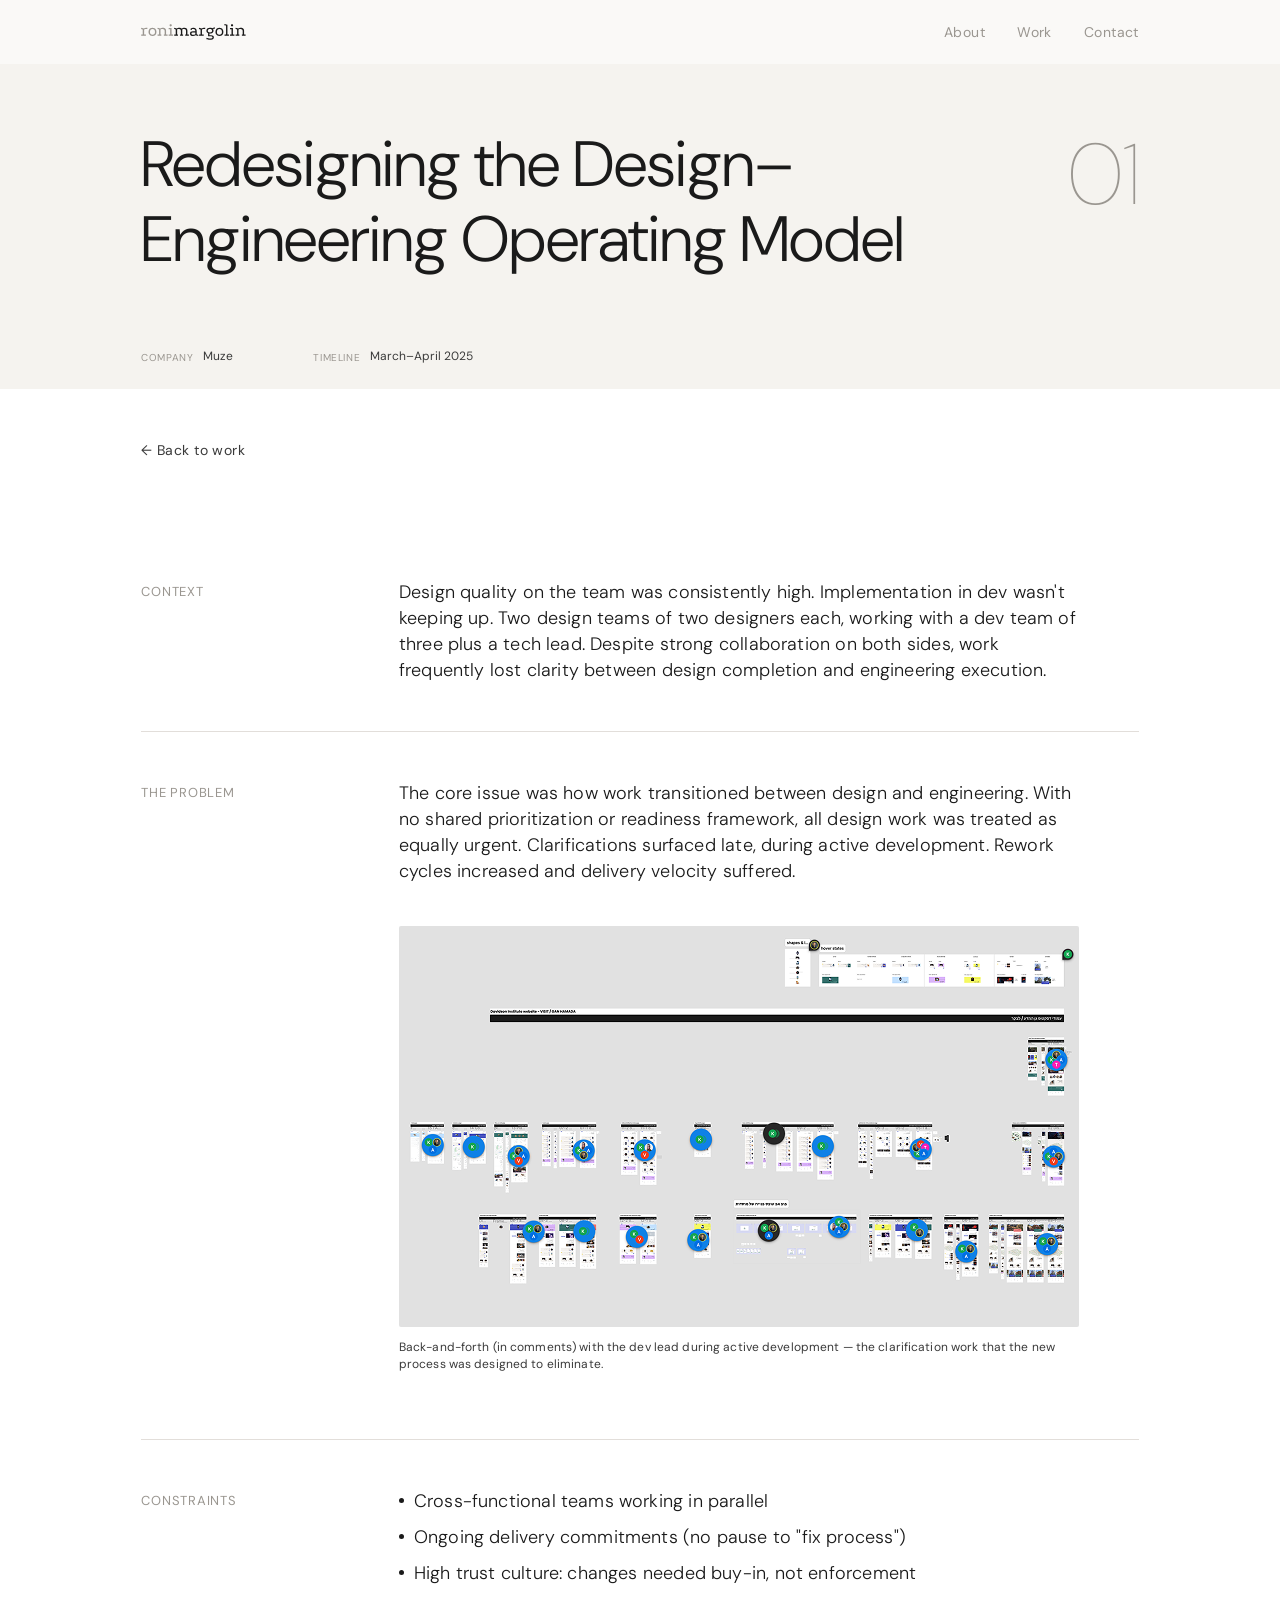
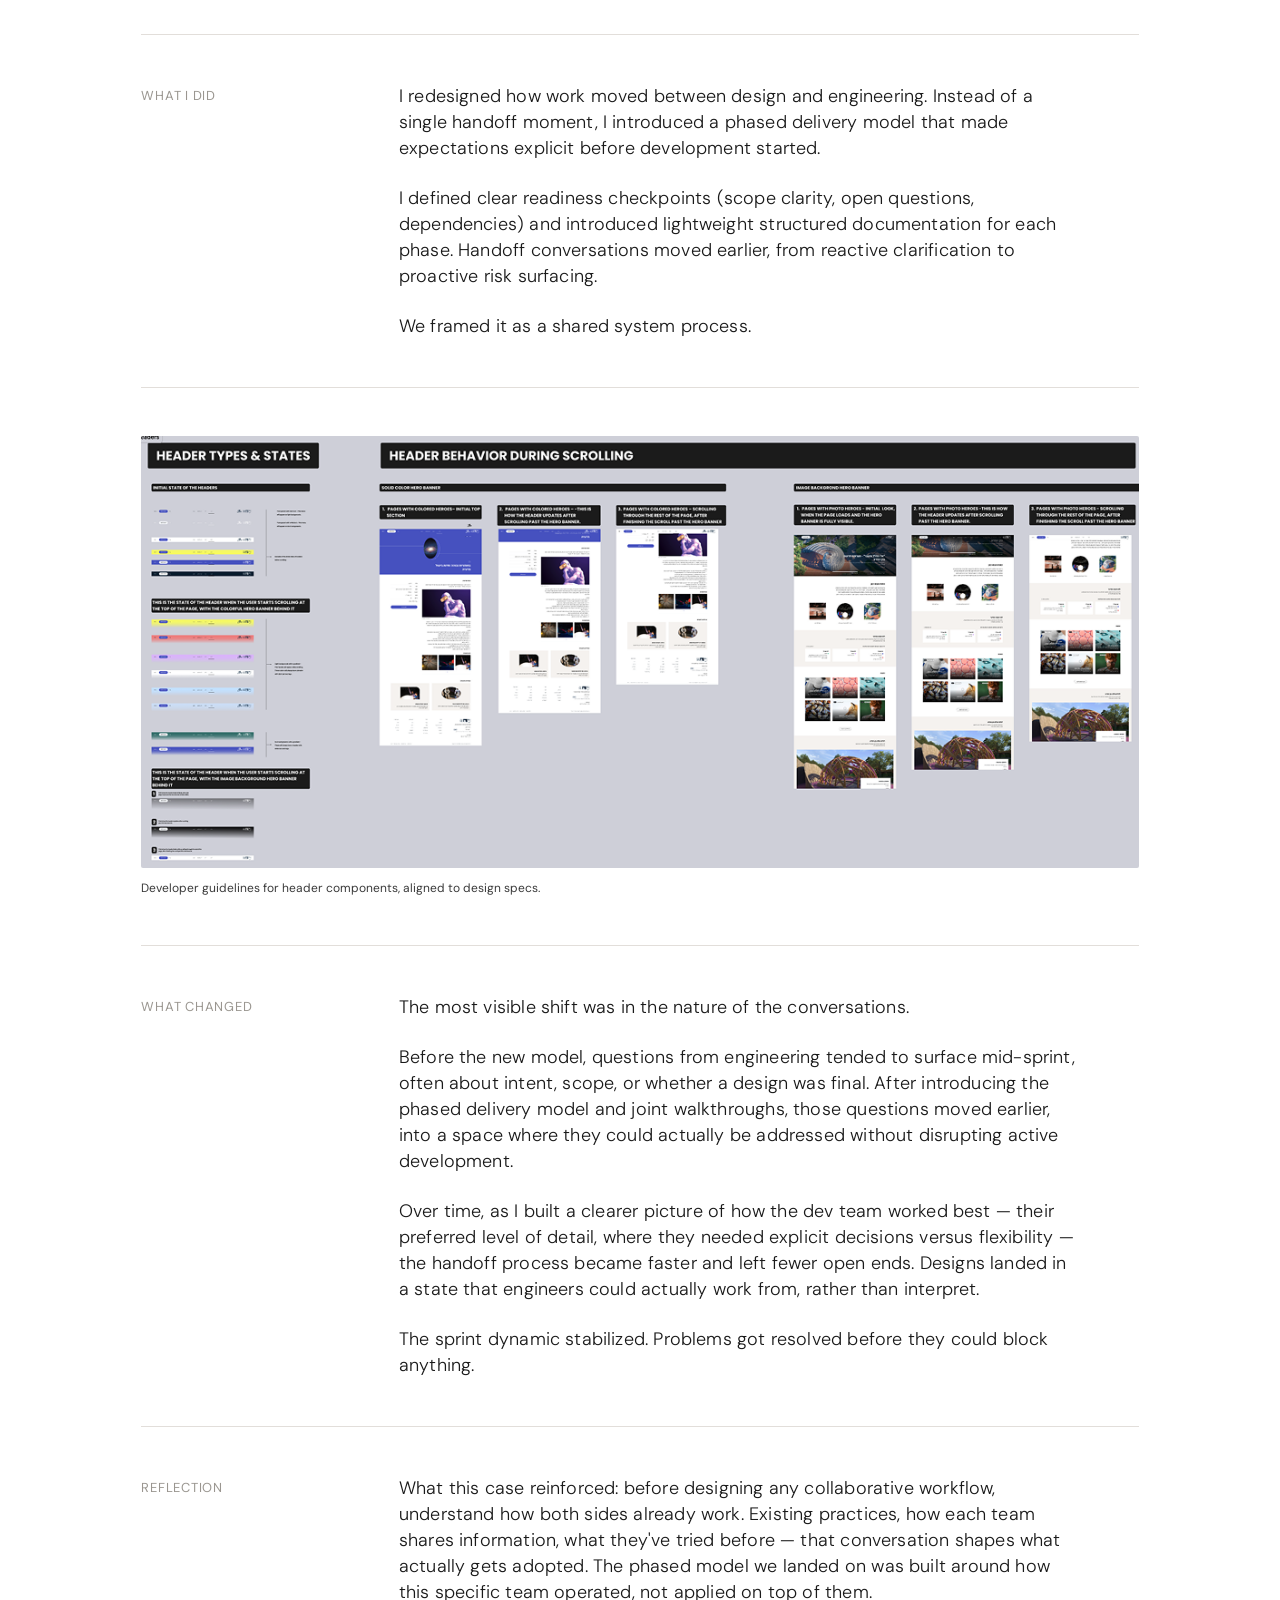
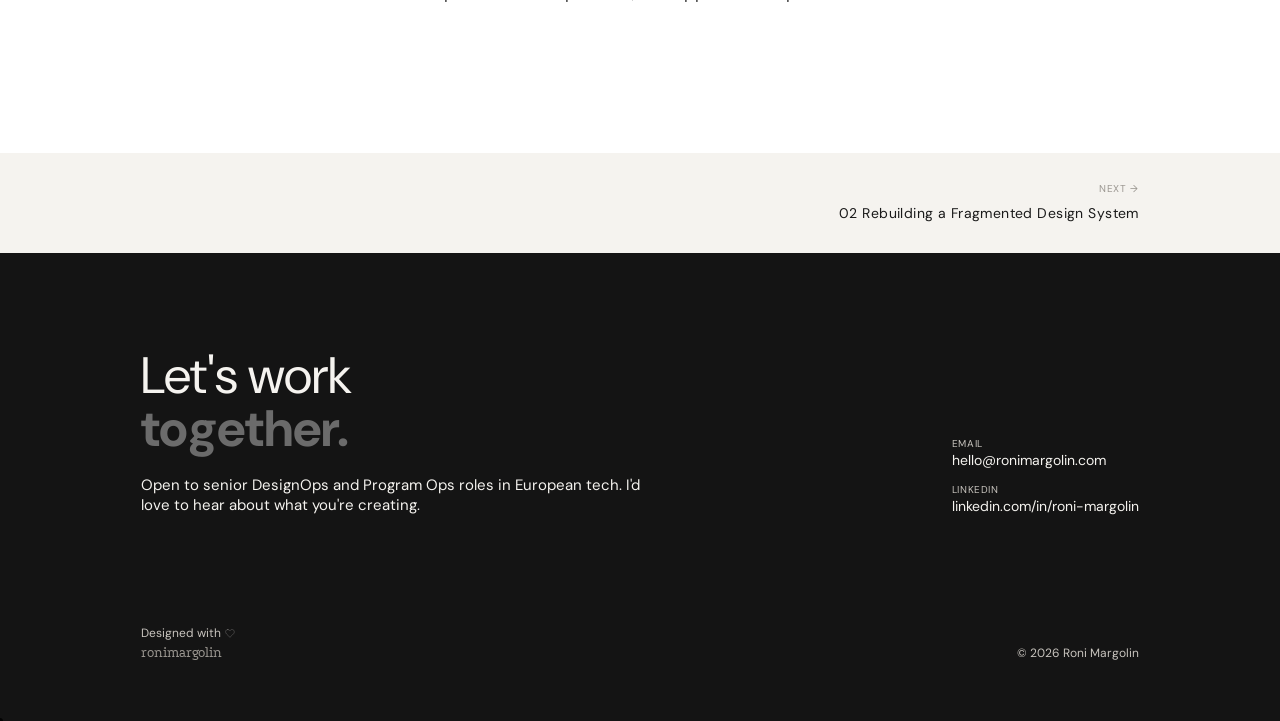
==== cs1.html @ a68aa9af "Initial portfolio site — ronimargolin.com Static GitHub Pages site with 4 case studies, full mobile " ====
<!DOCTYPE html>
<html lang="en">
<head>
  <meta charset="UTF-8">
  <meta name="viewport" content="width=device-width, initial-scale=1.0">
  <meta name="description" content="Redesigning the Design–Engineering Operating Model — Roni Margolin">
  <title>CS 01 — Redesigning the Design–Engineering Operating Model · Roni Margolin</title>
  <link rel="preconnect" href="https://fonts.googleapis.com">
  <link rel="preconnect" href="https://fonts.gstatic.com" crossorigin>
  <link href="https://fonts.googleapis.com/css2?family=DM+Sans:opsz,wght@9..40,100..700&display=swap" rel="stylesheet">
  <link rel="stylesheet" href="style.css">
</head>
<body class="cs-page" id="top">

  <!-- NAV -->
  <nav class="nav" role="navigation" aria-label="Main navigation">
    <div class="container">
      <a href="index.html" class="nav__wordmark" aria-label="Roni Margolin — home">
        <img src="assets/images/wordmark-nav.svg" alt="ronimargolin" width="105" height="16">
      </a>
      <ul class="nav__links">
        <li><a href="index.html#about">About</a></li>
        <li><a href="index.html#work">Work</a></li>
        <li><a href="index.html#contact">Contact</a></li>
      </ul>
    </div>
  </nav>

  <!-- CS HEADER -->
  <header class="cs-header">
    <div class="container">
      <div class="cs-header__title-row">
        <h1 class="cs-header__title">Redesigning the Design–Engineering Operating Model</h1>
        <span class="cs-header__number">01</span>
      </div>
      <div class="cs-header__meta">
        <div class="metadata-item">
          <span class="metadata-item__label">Company</span>
          <span class="metadata-item__value">Muze</span>
        </div>
        <div class="metadata-item">
          <span class="metadata-item__label">Timeline</span>
          <span class="metadata-item__value">March–April 2025</span>
        </div>
      </div>
    </div>
  </header>

  <!-- BACK LINK -->
  <a href="index.html#work" class="cs-back">
    <div class="container">← Back to work</div>
  </a>

  <!-- CS BODY -->
  <article class="cs-body">
    <div class="container">

      <div class="cs-section reveal">
        <span class="cs-section-label">Context</span>
        <div class="cs-section__content">
          <p>Design quality on the team was consistently high. Implementation in dev wasn't keeping up. Two design teams of two designers each, working with a dev team of three plus a tech lead. Despite strong collaboration on both sides, work frequently lost clarity between design completion and engineering execution.</p>
        </div>
      </div>

      <div class="cs-section reveal">
        <span class="cs-section-label">The Problem</span>
        <div class="cs-section__content">
          <p>The core issue was how work transitioned between design and engineering. With no shared prioritization or readiness framework, all design work was treated as equally urgent. Clarifications surfaced late, during active development. Rework cycles increased and delivery velocity suffered.</p>
          <div class="cs-visual--inline">
            <img src="assets/images/cs/cs2-visual-2.png" alt="Back-and-forth comments with the dev lead during active development">
            <p class="cs-visual__caption">Back-and-forth (in comments) with the dev lead during active development — the clarification work that the new process was designed to eliminate.</p>
          </div>
        </div>
      </div>

      <div class="cs-section reveal">
        <span class="cs-section-label">Constraints</span>
        <div class="cs-section__content">
          <ul>
            <li>Cross-functional teams working in parallel</li>
            <li>Ongoing delivery commitments (no pause to "fix process")</li>
            <li>High trust culture: changes needed buy-in, not enforcement</li>
          </ul>
        </div>
      </div>

      <div class="cs-section reveal">
        <span class="cs-section-label">What I Did</span>
        <div class="cs-section__content">
          <p>I redesigned how work moved between design and engineering. Instead of a single handoff moment, I introduced a phased delivery model that made expectations explicit before development started.</p>
          <p>I defined clear readiness checkpoints (scope clarity, open questions, dependencies) and introduced lightweight structured documentation for each phase. Handoff conversations moved earlier, from reactive clarification to proactive risk surfacing.</p>
          <p>We framed it as a shared system process.</p>
        </div>
      </div>

      <div class="cs-visual reveal">
        <img src="assets/images/cs/cs2-visual-3.png" alt="DS and dev guidelines headers — shared documentation aligned to design specs">
        <p class="cs-visual__caption">Developer guidelines for header components, aligned to design specs.</p>
      </div>

      <div class="cs-section reveal">
        <span class="cs-section-label">What Changed</span>
        <div class="cs-section__content">
          <p>The most visible shift was in the nature of the conversations.</p>
          <p>Before the new model, questions from engineering tended to surface mid-sprint, often about intent, scope, or whether a design was final. After introducing the phased delivery model and joint walkthroughs, those questions moved earlier, into a space where they could actually be addressed without disrupting active development.</p>
          <p>Over time, as I built a clearer picture of how the dev team worked best — their preferred level of detail, where they needed explicit decisions versus flexibility — the handoff process became faster and left fewer open ends. Designs landed in a state that engineers could actually work from, rather than interpret.</p>
          <p>The sprint dynamic stabilized. Problems got resolved before they could block anything.</p>
        </div>
      </div>

      <div class="cs-section reveal">
        <span class="cs-section-label">Reflection</span>
        <div class="cs-section__content">
          <p>What this case reinforced: before designing any collaborative workflow, understand how both sides already work. Existing practices, how each team shares information, what they've tried before — that conversation shapes what actually gets adopted. The phased model we landed on was built around how this specific team operated, not applied on top of them.</p>
        </div>
      </div>

    </div>
  </article>

  <!-- BOTTOM NAV -->
  <nav class="cs-bottom-nav" aria-label="Case study navigation">
    <div class="container">
      <a href="cs2.html" class="cs-nav-link cs-nav-link--next">
        <span class="cs-nav-link__dir">Next →</span>
        <span class="cs-nav-link__title">02 Rebuilding a Fragmented Design System</span>
      </a>
    </div>
  </nav>

  <!-- FOOTER -->
  <footer class="footer" id="contact">
    <div class="container">
      <div class="footer__inner">
        <div class="footer__main">
          <div class="footer__left">
            <div class="footer__heading-group">
              <span class="footer__heading-line1">Let's work</span>
              <span class="footer__heading-line2">together.</span>
            </div>
            <p class="footer__sub">Open to senior DesignOps and Program Ops roles in European tech. I'd love to hear about what you're creating.</p>
          </div>
          <div class="footer__links">
            <div class="footer__link-item">
              <span class="footer__link-label">Email</span>
              <a href="mailto:hello@ronimargolin.com" class="footer__link">hello@ronimargolin.com</a>
            </div>
            <div class="footer__link-item">
              <span class="footer__link-label">LinkedIn</span>
              <a href="https://www.linkedin.com/in/roni-margolin" class="footer__link" target="_blank" rel="noopener noreferrer">linkedin.com/in/roni-margolin</a>
            </div>
          </div>
        </div>
      </div>
    </div>
    <div class="footer__bottom">
      <div class="container">
        <div class="footer__credit">
          <span class="footer__credit-line">Designed with <img src="assets/images/heart-outline.svg" alt="love" class="footer__heart" width="10" height="9" aria-hidden="true"></span>
          <span class="footer__credit-wordmark">ronimargolin</span>
        </div>
        <span class="footer__copyright">© 2026 Roni Margolin</span>
      </div>
    </div>
  </footer>

  <a href="#top" class="back-to-top" aria-label="Back to top">↑</a>
  <div class="cursor-dot" aria-hidden="true"></div>
  <script src="script.js"></script>
</body>
</html>
---- style.css ----
/* ============================================================
   RONI MARGOLIN — Portfolio Site
   style.css
   Rebuilt from Figma Dev Mode — March 2026
   ============================================================ */

/* === FONTS === */
@font-face {
  font-family: 'PodkovaR';
  src: url('assets/fonts/Podkovar-Regular.ttf') format('truetype'),
       url('assets/fonts/Podkovar-Regular.otf') format('opentype');
  font-weight: 400;
  font-style: normal;
  font-display: swap;
}

/* === VARIABLES === */
:root {
  /* Light palette */
  --light-bg:      #FAF9F7;
  --light-surface: #F5F3EF;
  --light-border:  #E2DEDA;
  --light-stone:   #9A9690;
  --light-soft:    #3A3A3A;
  --light-ink:     #1A1A1A;

  /* Dark palette */
  --dark-bg:       #141414;
  --dark-surface:  #1E1E1E;
  --dark-stone:    #6B6B6B;
  --dark-soft:     #C8C4BE;
  --dark-ink:      #F5F3EF;

  /* Fonts */
  --font-logo: 'PodkovaR', Georgia, serif;
  --font-body: 'DM Sans', -apple-system, BlinkMacSystemFont, sans-serif;

  /* Layout */
  --max-width:  1100px;
  --nav-height: 64px;
}

/* === RESET === */
*, *::before, *::after { box-sizing: border-box; margin: 0; padding: 0; }
html { scroll-behavior: smooth; }
body {
  font-family: var(--font-body);
  background: var(--light-bg);
  color: var(--light-ink);
  -webkit-font-smoothing: antialiased;
  overflow-x: hidden;
}
a { color: inherit; text-decoration: none; }
img { max-width: 100%; display: block; }
ul { list-style: none; }

/* === CONTAINER === */
.container {
  max-width: var(--max-width);
  margin: 0 auto;
  padding: 0 clamp(20px, 4vw, 60px);
}

/* ============================================================
   NAV
   ============================================================ */
.nav {
  position: fixed;
  top: 0; left: 0; right: 0;
  z-index: 100;
  height: var(--nav-height);
  background: var(--light-bg);
  display: flex;
  align-items: center;
  transition: box-shadow 0.3s ease;
}
.nav.is-scrolled {
  box-shadow: 0 1px 0 var(--light-border);
}
.nav .container {
  width: 100%;
  display: flex;
  align-items: center;
  justify-content: space-between;
}
.nav__wordmark img {
  display: block;
  height: 16px;
  width: auto;
}
.nav__links {
  display: flex;
  gap: 32px;
  align-items: center;
}
.nav__links a {
  font-family: var(--font-body);
  font-size: 14px;
  font-weight: 400;
  line-height: 160%;
  letter-spacing: 0.03em;
  color: var(--light-stone);
  transition: color 0.25s ease;
}
.nav__links a:hover { color: var(--light-ink); }

/* ============================================================
   HERO
   ============================================================ */
.hero {
  background: var(--dark-surface); /* #1E1E1E */
  padding-top: calc(var(--nav-height) + clamp(60px, 9vw, 132px));
  padding-bottom: clamp(60px, 7vw, 100px);
}
.hero .container {
  display: flex;
  flex-direction: column;
  align-items: flex-start;
  gap: 90px;
}

/* Name block: SVG wordmark (roni stone / margolin near-white) */
.hero__name {
  margin: 0;
  line-height: 0;
}
.hero__name img {
  display: block;
  width: clamp(200px, 28vw, 323px);
  height: auto;
}

/* Sub-content: role + divider + intro */
.hero__sub {
  display: flex;
  flex-direction: column;
  align-items: flex-start;
  gap: 24px;
  width: 100%;
}

.hero__role {
  font-family: var(--font-body);
  font-size: 14px;
  font-weight: 400;
  line-height: 160%;
  letter-spacing: 0.03em;
  color: var(--dark-soft); /* #C8C4BE */
  text-transform: uppercase;
}

.hero__divider {
  width: 40px;
  height: 1px;
  background: var(--dark-ink); /* #F5F3EF */
  flex-shrink: 0;
}

.hero__intro {
  font-family: var(--font-body);
  font-size: clamp(28px, 4vw, 48px);
  font-weight: 300;
  line-height: 62px;
  letter-spacing: 0.03em;
  color: var(--dark-soft); /* #C8C4BE */
}
/* "people" — slightly brighter for emphasis */
.hero__intro strong {
  color: var(--dark-ink);
  font-weight: 300;
}

/* ============================================================
   WORK SECTION
   ============================================================ */
.work {
  background: var(--light-bg);
  padding: 105px 0 80px; /* ~105px gap after hero matches Figma */
}
.work .container {
  display: flex;
  flex-direction: column;
  gap: 50px;
}

/* Section label — used across light sections */
.section-label {
  font-family: var(--font-body);
  font-size: 13px;
  font-weight: 400;
  line-height: 17px;
  color: var(--light-stone);
  text-transform: uppercase;
  letter-spacing: 0.06em;
}

/* CS list */
.cs-list {
  display: flex;
  flex-direction: column;
  gap: 0; /* gap comes from cards+dividers together */
}
.cs-list > li {
  display: contents;
}

/* Card + divider pairing — dividers are 2px solid #FFFFFF between cards */
.cs-list > li + li::before {
  content: '';
  display: block;
  width: 100%;
  height: 0;
  border-top: 2px solid #FFFFFF;
}

.cs-item {
  display: flex;
  flex-direction: row;
  align-items: center;
  padding: 0 80px;
  gap: 80px;
  width: 100%;
  min-height: 244px;
  cursor: pointer;
  transition: background 0.2s ease;
}
.cs-item:hover {
  background: rgba(255,255,255,0.5);
}
.cs-item:hover .cs-item__number {
  color: var(--light-ink);
  transition: color 0.4s ease;
}

.cs-item__number {
  font-family: var(--font-body);
  font-size: 86px;
  font-weight: 100;
  line-height: 140%;
  color: var(--light-stone); /* #9A9690 at rest */
  width: 160px;
  flex-shrink: 0;
  text-align: center;
  transition: color 0.4s ease;
}

.cs-item__content {
  display: flex;
  flex-direction: column;
  justify-content: center;
  gap: 24px;
  flex: 1;
  min-height: 244px;
}

/* title + subtitle grouped with 10px gap */
.cs-item__meta {
  display: flex;
  flex-direction: column;
  gap: 10px;
}

.cs-item__title {
  font-family: var(--font-body);
  font-size: 24px;
  font-weight: 250;
  line-height: 31px;
  color: var(--light-ink); /* #1A1A1A */
}

.cs-item__subtitle {
  font-family: var(--font-body);
  font-size: 14px;
  font-weight: 250;
  line-height: 18px;
  color: var(--light-ink); /* #1A1A1A */
}

.cs-item__tags {
  display: flex;
  flex-direction: row;
  align-items: center;
  flex-wrap: wrap;
  gap: 6px;
}

.tag {
  display: flex;
  align-items: center;
  justify-content: center;
  padding: 5px 16px 3px;
  background: var(--light-border); /* #E2DEDA */
  border-radius: 3px;
  font-family: var(--font-body);
  font-size: 10px;
  font-weight: 400;
  line-height: 14px;
  color: var(--light-soft); /* #3A3A3A */
}

/* ============================================================
   ABOUT SECTION
   ============================================================ */
.about {
  background: var(--dark-bg); /* #141414 */
  padding: clamp(60px, 8vw, 120px) 0;
}
.about .container {
  display: flex;
  flex-direction: row;
  justify-content: space-between;
  align-items: flex-start;
}

.about .section-label {
  color: var(--dark-soft); /* #C8C4BE — different from light section label */
  flex-shrink: 0;
  width: 150px;
}

.about__text {
  display: flex;
  flex-direction: column;
  gap: 50px;
  max-width: 680px;
  flex: 0 0 680px;
}
.about__text p {
  font-family: var(--font-body);
  font-size: 18px;
  font-weight: 300;
  line-height: 26px;
  letter-spacing: 0.01em;
  color: var(--dark-ink); /* #F5F3EF */
}

/* ============================================================
   LOGOS / EXPERIENCE STRIP
   ============================================================ */
.logos {
  background: var(--light-surface); /* #F5F3EF */
  padding: clamp(40px, 5vw, 80px) 0;
}
.logos .container {
  display: flex;
  flex-direction: column;
  gap: 50px;
}

/* EXPERIENCE label is 11px (not 13px like other labels) */
.logos__label {
  font-family: var(--font-body);
  font-size: 11px;
  font-weight: 400;
  line-height: 14px;
  color: var(--light-stone);
  text-transform: uppercase;
  letter-spacing: 0.06em;
}

.logos__strip {
  display: flex;
  flex-direction: row;
  justify-content: space-between;
  align-items: center;
  gap: 40px; /* responsive fallback */
}
.logos__strip img {
  height: auto;
  max-height: 36px;
  flex-shrink: 0;
  opacity: 0.7;
  filter: grayscale(100%);
  transition: opacity 0.25s ease;
}
.logos__strip img:hover { opacity: 1; }
.logos__strip img.logo--featured { max-height: 61px; }

/* ============================================================
   FOOTER / CONTACT
   ============================================================ */
.footer {
  background: var(--dark-bg); /* #141414 */
  padding: clamp(60px, 7vw, 100px) 0 40px;
}

/* Outer footer column: main content + bottom bar, gap 31px */
.footer__inner {
  display: flex;
  flex-direction: column;
  gap: 31px;
  padding-bottom: 0;
}

/* Main row: left (heading + sub) | right (links) */
.footer__main {
  display: flex;
  flex-direction: row;
  justify-content: space-between;
  align-items: flex-end;
}

/* Left: heading group + sub text, gap 12px */
.footer__left {
  display: flex;
  flex-direction: column;
  align-items: flex-start;
  gap: 12px;
  max-width: 520px;
}

/* Heading stacked: "Let's work" + "together." */
.footer__heading-group {
  display: flex;
  flex-direction: column;
  align-items: flex-start;
}
.footer__heading-line1 {
  font-family: var(--font-body);
  font-size: clamp(32px, 4vw, 52px);
  font-weight: 400;
  line-height: 68px;
  color: var(--dark-ink); /* #F5F3EF */
  margin-bottom: -15px; /* Figma negative margin to remove leading gap */
}
.footer__heading-line2 {
  font-family: var(--font-body);
  font-size: clamp(32px, 4vw, 52px);
  font-weight: 700;
  line-height: 68px;
  color: var(--dark-stone); /* #6B6B6B */
}

.footer__sub {
  font-family: var(--font-body);
  font-size: 15px;
  font-weight: 400;
  line-height: 20px;
  color: var(--dark-ink); /* #F5F3EF */
  max-width: 520px;
}

/* Right: links column */
.footer__links {
  display: flex;
  flex-direction: column;
  align-items: flex-start;
  gap: 14px;
}

/* Each link item: label above link with 1px gap */
.footer__link-item {
  display: flex;
  flex-direction: column;
  align-items: flex-start;
  gap: 1px;
}
.footer__link-label {
  font-family: var(--font-body);
  font-size: 10px;
  font-weight: 400;
  line-height: 13px;
  color: var(--dark-soft); /* #C8C4BE */
  text-transform: uppercase;
  letter-spacing: 0.06em;
}
.footer__link {
  font-family: var(--font-body);
  font-size: 14px;
  font-weight: 400;
  line-height: 18px;
  color: var(--dark-ink); /* #F5F3EF */
  transition: color 0.25s ease;
}
.footer__link:hover { color: var(--dark-soft); }

/* Footer bottom bar */
.footer__bottom {
  margin-top: 90px;
  padding: 20px 0;
}
.footer__bottom .container {
  display: flex;
  flex-direction: row;
  justify-content: space-between;
  align-items: flex-end;
}

/* Left: "Designed with ♥" + "ronimargolin" wordmark */
.footer__credit {
  display: flex;
  flex-direction: column;
  align-items: flex-start;
  gap: 4px;
}
.footer__credit-line {
  display: flex;
  flex-direction: row;
  align-items: center;
  gap: 4px;
  font-family: var(--font-body);
  font-size: 12px;
  font-weight: 400;
  line-height: 16px;
  color: var(--dark-soft); /* #C8C4BE */
}
/* Heart icon: SVG has black stroke, filter converts to #F5F3EF on dark bg */
.footer__heart {
  display: inline-block;
  vertical-align: middle;
  filter: brightness(0) saturate(100%) invert(97%) sepia(3%) saturate(302%) hue-rotate(326deg) brightness(101%) contrast(93%);
}
.footer__credit-wordmark {
  font-family: var(--font-logo);
  font-size: 14px;
  font-weight: 400;
  line-height: 16px;
  color: var(--light-stone); /* #9A9690 */
}
.footer__copyright {
  font-family: var(--font-body);
  font-size: 12px;
  font-weight: 400;
  line-height: 16px;
  color: var(--dark-soft); /* #C8C4BE */
  text-align: right;
}

/* ============================================================
   CS SUBPAGE STYLES
   ============================================================ */
.cs-page { background: var(--light-bg); }

/* CS Nav — override wordmark color for light page */
.cs-page .nav { background: var(--light-bg); }

/* CS Header — hero area with title row + metadata */
.cs-header {
  background: var(--light-surface);
  padding-top: calc(var(--nav-height) + clamp(40px, 5vw, 70px));
  padding-bottom: 24px;
}
.cs-header .container {
  display: flex;
  flex-direction: column;
  align-items: flex-start;
  gap: 70px;
}

/* Metadata row — lives inside cs-header container (Figma: Frame 14188, gap: 70px) */
.cs-header__meta {
  display: flex;
  flex-direction: row;
  align-items: center;
  gap: 80px;
  flex-wrap: wrap;
}

/* Title + number row */
.cs-header__title-row {
  display: flex;
  flex-direction: row;
  align-items: flex-start;
  gap: 50px;
  width: 100%;
}
.cs-header__title {
  font-family: var(--font-body);
  font-size: clamp(32px, 5vw, 72px);
  font-weight: 300;
  line-height: 117%;
  color: var(--light-ink); /* #1A1A1A */
  flex: 1;
  max-width: 890px;
}
.cs-header__number {
  font-family: var(--font-body);
  font-size: 86px;
  font-weight: 100;
  line-height: 110%;
  leading-trim: both;
  text-edge: cap;
  color: var(--light-stone); /* #9A9690 */
  flex-shrink: 0;
  text-align: center;
}

.metadata-item {
  display: flex;
  flex-direction: row;
  align-items: flex-end;
  gap: 10px;
}
.metadata-item__label {
  font-family: var(--font-body);
  font-size: 10px;
  font-weight: 400;
  line-height: 14px;
  text-transform: uppercase;
  letter-spacing: 0.06em;
  color: var(--light-stone); /* #9A9690 */
}
.metadata-item__value {
  font-family: var(--font-body);
  font-size: 12px;
  font-weight: 400;
  line-height: 17px;
  color: var(--light-soft); /* #3A3A3A */
}

/* Back link */
.cs-back {
  display: block;
  font-family: var(--font-body);
  font-size: 14px;
  font-weight: 400;
  line-height: 160%;
  letter-spacing: 0.03em;
  color: var(--light-soft); /* #3A3A3A */
  background: #FFFFFF;
  transition: color 0.25s ease;
}
.cs-back .container {
  padding-top: 50px;
  padding-bottom: 70px;
}
.cs-back:hover { color: var(--light-ink); }

/* CS Body */
.cs-body {
  background: #FFFFFF;
  padding: 0 0 0;
}
.cs-body .container {
  display: flex;
  flex-direction: column;
  gap: 0;
  padding-bottom: 100px;
}

/* Section + visual vertical rhythm with separators */
.cs-section,
.cs-visual {
  padding-top: 48px;
  padding-bottom: 48px;
}
/* First block: standard section padding — spacing handled by .cs-back padding-bottom */
.cs-body .container > *:first-child {
  padding-top: 48px;
}
/* Separator line between consecutive blocks */
.cs-section + .cs-section,
.cs-section + .cs-visual,
.cs-visual + .cs-section,
.cs-visual + .cs-visual {
  border-top: 1px solid var(--light-border);
}

/* Each section: label left | content right (two-column row) */
/* padding-right: 60px matches Figma article padding — keeps content within 1040px */
/* Applied here (not on container) so full-width separator lines still span 1100px */
.cs-section {
  display: flex;
  flex-direction: row;
  justify-content: space-between;
  align-items: flex-start;
  gap: 12px;
  padding-right: 60px;
}
.cs-section-label {
  font-family: var(--font-body);
  font-size: 13px;
  font-weight: 400;
  line-height: 17px;
  color: var(--light-stone); /* #9A9690 */
  text-transform: uppercase;
  letter-spacing: 0.06em;
  flex-shrink: 0;
  width: clamp(100px, 15%, 200px);
  padding-top: 4px; /* optical alignment with first line of text */
}
/* Content column: all text + inline visuals */
.cs-section__content {
  display: flex;
  flex-direction: column;
  gap: 24px;
  max-width: 680px;
  flex: 1;
}
.cs-section__content p {
  font-family: var(--font-body);
  font-size: 18px;
  font-weight: 300;
  line-height: 26px;
  letter-spacing: 0.01em;
  color: var(--light-ink); /* #1A1A1A */
}
.cs-section__content ul {
  display: flex;
  flex-direction: column;
  gap: 10px;
}
.cs-section__content ul li {
  font-family: var(--font-body);
  font-size: 18px;
  font-weight: 300;
  line-height: 26px;
  letter-spacing: 0.01em;
  color: var(--light-ink); /* #1A1A1A */
  display: flex;
  flex-direction: row;
  align-items: flex-start;
  gap: 10px;
}
/* Dot stays anchored to first line regardless of text length */
.cs-section__content ul li::before {
  content: '';
  flex-shrink: 0;
  width: 5px;
  height: 5px;
  border-radius: 50%;
  background: var(--light-ink); /* #1A1A1A */
  margin-top: 10px; /* (26px line-height − 5px dot) / 2 = centres on first line */
}

/* CS Visual — full width standalone (between sections, spans full container) */
.cs-visual {
  display: flex;
  flex-direction: column;
  gap: 12px;
  /* padding-top / padding-bottom handled by the rhythm rule above */
}
.cs-visual img {
  width: 100%;
  display: block;
  border-radius: 2px;
}

/* CS Visual inline — sits inside a section content column at 680px */
.cs-visual--inline {
  display: flex;
  flex-direction: column;
  gap: 12px;
  padding: 18px 0;
  width: 100%;
}
.cs-visual--inline img {
  width: 100%;
  display: block;
  border-radius: 2px;
}

p.cs-visual__caption {
  font-family: var(--font-body);
  font-size: 12px;
  font-weight: 400;
  line-height: 17px;
  color: var(--light-soft); /* #3A3A3A */
}

/* CS Bottom nav — total height 100px */
.cs-bottom-nav {
  background: var(--light-surface); /* #F5F3EF */
  position: relative;
  height: 100px;
  display: flex;
  align-items: center;
}
/* Center divider line */
.cs-bottom-nav::before {
  content: '';
  position: absolute;
  left: 50%;
  top: 50%;
  transform: translate(-50%, -50%);
  width: 1px;
  height: 60px;
  background: var(--light-border); /* #E2DEDA */
}
/* Hide divider when only one link is present (first or last CS page) */
.cs-bottom-nav:not(:has(.cs-nav-link--prev))::before,
.cs-bottom-nav:not(:has(.cs-nav-link--next))::before {
  display: none;
}
.cs-bottom-nav .container {
  display: grid;
  grid-template-columns: 1fr 1fr;
  align-items: center;
  width: 100%;
}
/* Each link locked to its column — no placeholder spans needed */
.cs-nav-link--prev { grid-column: 1; }
.cs-nav-link--next { grid-column: 2; }
.cs-nav-link {
  display: flex;
  flex-direction: column;
  gap: 6px;
  transition: opacity 0.2s ease;
}
.cs-nav-link:hover { opacity: 0.6; }
.cs-nav-link__dir {
  font-family: var(--font-body);
  font-size: 10px; /* Label/Eyebrow */
  font-weight: 400;
  line-height: 14px;
  color: var(--light-stone); /* #9A9690 */
  text-transform: uppercase;
  letter-spacing: 0.06em;
}
.cs-nav-link__title {
  font-family: var(--font-body);
  font-size: 14px;
  font-weight: 400;
  line-height: 160%;
  letter-spacing: 0.03em;
  color: var(--light-ink); /* #1A1A1A */
}
.cs-nav-link--next {
  align-items: flex-end;
  text-align: right;
}

/* ============================================================
   SCROLL REVEAL
   ============================================================ */
.reveal {
  opacity: 0;
  transform: translateY(18px);
  transition: opacity 0.55s ease, transform 0.55s ease;
}
.reveal.is-visible {
  opacity: 1;
  transform: translateY(0);
}
.reveal-delay-1 { transition-delay: 0.1s; }
.reveal-delay-2 { transition-delay: 0.2s; }
.reveal-delay-3 { transition-delay: 0.3s; }
.reveal-delay-4 { transition-delay: 0.4s; }

/* Hero load animation (staggered on page load) */
.hero-load {
  opacity: 0;
  transform: translateY(14px);
  animation: heroIn 0.65s ease forwards;
}
.hero-load-1 { animation-delay: 0.05s; }
.hero-load-2 { animation-delay: 0.18s; }
.hero-load-3 { animation-delay: 0.32s; }
.hero-load-4 { animation-delay: 0.46s; }
.hero-load-5 { animation-delay: 0.60s; }
@keyframes heroIn {
  to { opacity: 1; transform: translateY(0); }
}

/* ============================================================
   CUSTOM CURSOR (desktop / fine pointer only)
   ============================================================ */
@media (pointer: fine) {
  body { cursor: none; }
  a, button { cursor: none; }

  .cursor-dot {
    width: 6px;
    height: 6px;
    background: var(--light-ink);
    border-radius: 50%;
    position: fixed;
    pointer-events: none;
    z-index: 9999;
    transform: translate(-50%, -50%);
    transition: width 0.25s ease, height 0.25s ease,
                opacity 0.25s ease, background 0.25s ease;
    mix-blend-mode: multiply;
  }
  .cursor-dot.on-dark {
    background: var(--dark-ink);
    mix-blend-mode: screen;
  }
  .cursor-dot.is-hovering {
    width: 32px;
    height: 32px;
    opacity: 0.12;
  }
}

/* Back to top — CS pages only */
.back-to-top {
  position: fixed;
  bottom: 32px;
  right: 32px;
  width: 36px;
  height: 36px;
  display: flex;
  align-items: center;
  justify-content: center;
  font-family: var(--font-body);
  font-size: 16px;
  color: var(--light-stone);
  border: 1px solid var(--light-border);
  border-radius: 50%;
  background: var(--light-bg);
  text-decoration: none;
  opacity: 0;
  pointer-events: none;
  transition: opacity 0.3s ease, color 0.2s ease;
  z-index: 90;
}
.back-to-top.visible {
  opacity: 1;
  pointer-events: auto;
}
.back-to-top:hover { color: var(--light-ink); }

/* ============================================================
   RESPONSIVE
   ============================================================ */
@media (max-width: 960px) {
  .hero .container { gap: 60px; }
  .hero__intro { line-height: 1.35; }

  /* Work cards: reduce padding */
  .cs-item { padding: 0 40px; gap: 40px; }
  .cs-item__number { font-size: 64px; width: 120px; }

  /* About: switch to column — keep standard right padding, don't override to 0 */
  .about .container {
    flex-direction: column;
    gap: 32px;
  }
  .about .section-label { width: auto; }
  .about__text { flex: none; max-width: 100%; }

  /* Footer: stack main row */
  .footer__main { flex-direction: column; align-items: flex-start; gap: 40px; }

  /* CS subpage: stack section layout */
  .cs-section {
    flex-direction: column;
    gap: 20px;
  }
  .cs-section-label { width: auto; }
  .cs-section__content { max-width: 100%; }

  /* CS header: hide number on tablet */
  .cs-header__number { display: none; }
  .cs-header__title-row { gap: 0; }

  /* CS bottom nav: hide pseudo divider */
  .cs-bottom-nav::before { display: none; }
}

@media (max-width: 680px) {
  .nav__links { gap: 20px; }
  .nav__links a { font-size: 11px; letter-spacing: 0.04em; }

  .hero__intro { font-size: clamp(22px, 6vw, 36px); line-height: 1.35; }

  /* Work cards: number vertically centered to title (Figma: align-self stretch + flex center) */
  .cs-item { padding: 28px 20px; gap: 16px; min-height: auto; align-items: flex-start; }
  .cs-item__number { font-size: 48px; width: 80px; align-self: stretch; display: flex; align-items: center; justify-content: center; padding-top: 0; }
  .cs-item__title { font-size: 18px; }

  /* CS header metadata: reduce gap between Company and Timeline */
  .cs-header__meta { gap: 24px; }

  /* CS back link: less whitespace on mobile */
  .cs-back .container { padding-top: 28px; padding-bottom: 28px; }

  /* CS article: first section closer to back link on mobile */
  .cs-body .container > *:first-child { padding-top: 28px; }

  /* CS article: remove right padding on mobile — equal left/right */
  .cs-section { padding-right: 0; }

  /* CS bottom nav: stacked, prev left / next right, 20px h-padding */
  .cs-bottom-nav { height: auto; }
  .cs-bottom-nav .container { display: flex; flex-direction: column; gap: 12px; padding: 28px 20px; align-items: stretch; }
  .cs-nav-link--prev { grid-column: unset; align-items: flex-start; text-align: left; }
  .cs-nav-link--next { grid-column: unset; align-items: flex-end; text-align: right; }

  /* Logos: single row, space-between, Figma mobile spec */
  .logos { padding: 0; }
  .logos .container { padding: 30px 20px; gap: 16px; }
  .logos__label { font-size: 13px; line-height: 17px; letter-spacing: 0; text-transform: none; }
  .logos__strip { flex-wrap: nowrap; gap: 0; justify-content: space-between; align-items: center; }
  .logos__strip img { max-height: 13px; }
  .logos__strip img.logo--featured { max-height: 20px; }

  /* Footer */
  .footer__heading-line1,
  .footer__heading-line2 { font-size: clamp(28px, 8vw, 44px); line-height: 1.2; }
  .footer__heading-line1 { margin-bottom: -8px; }
}
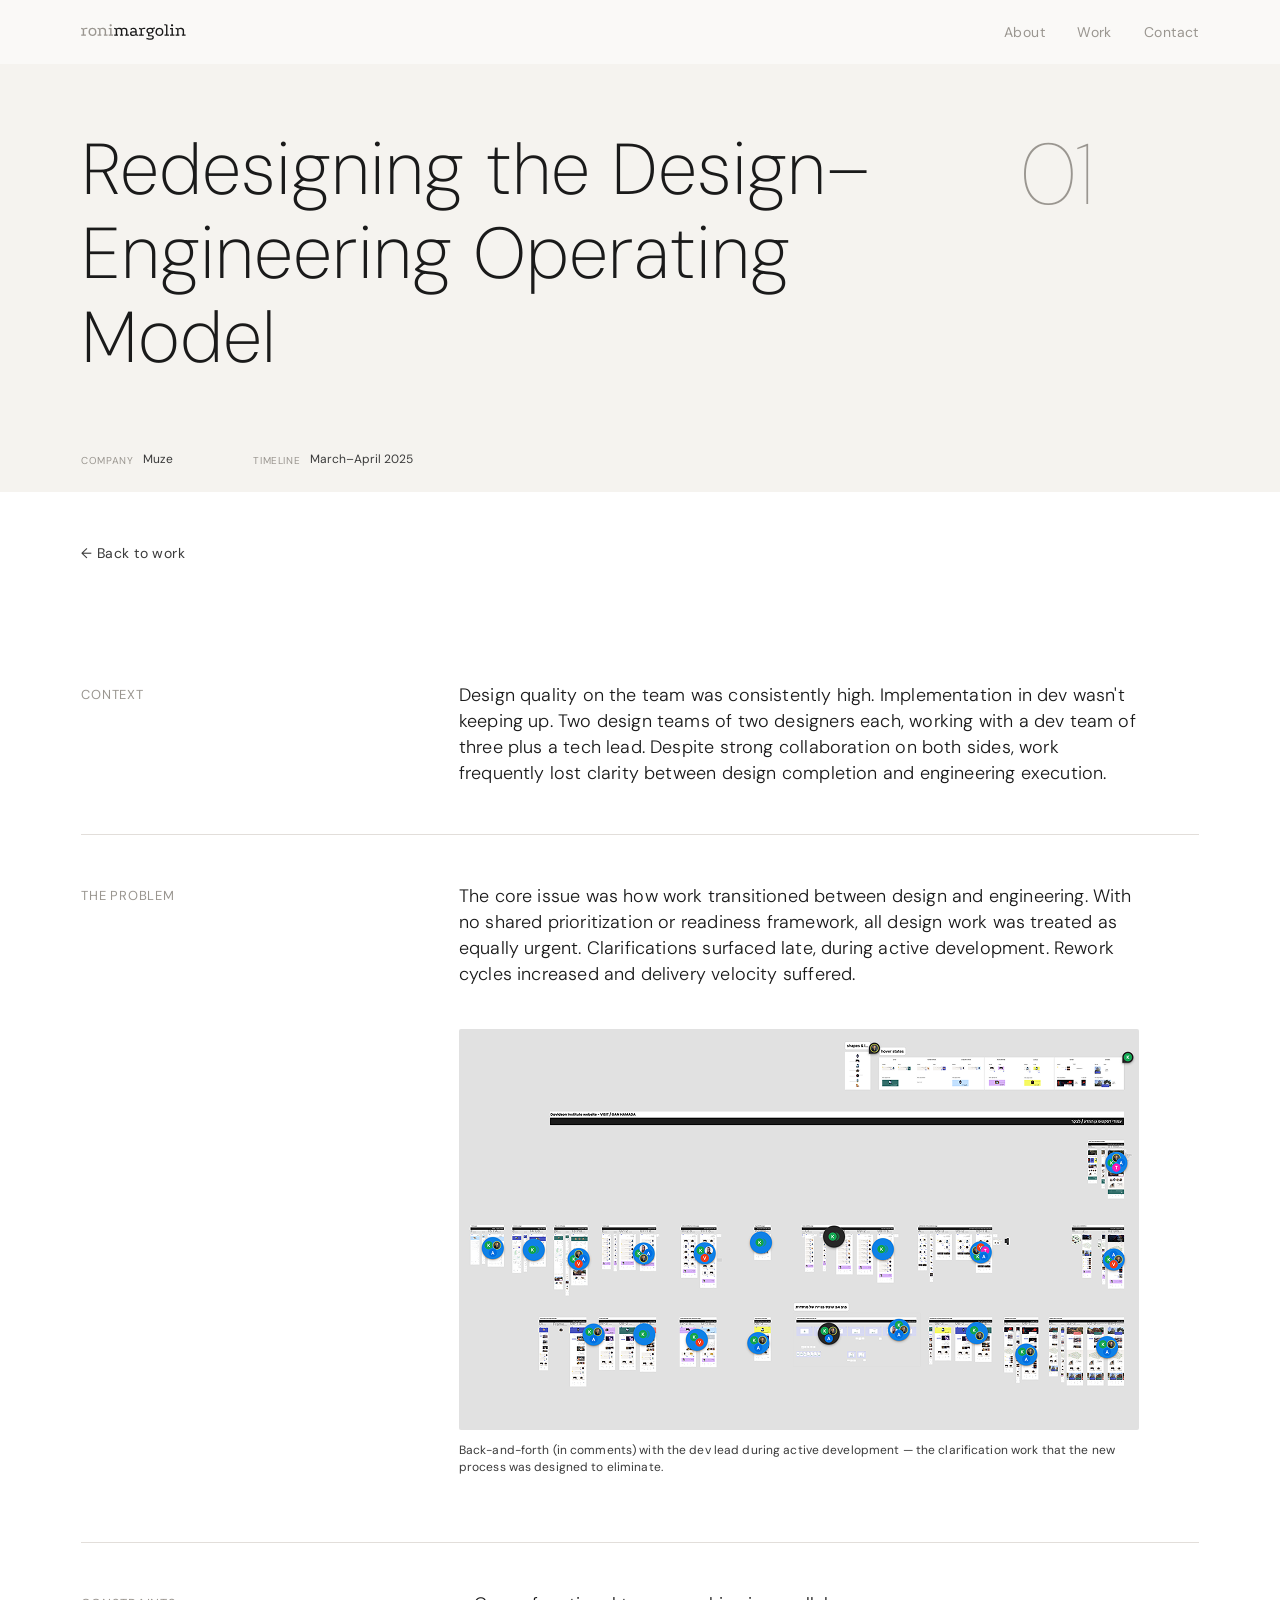
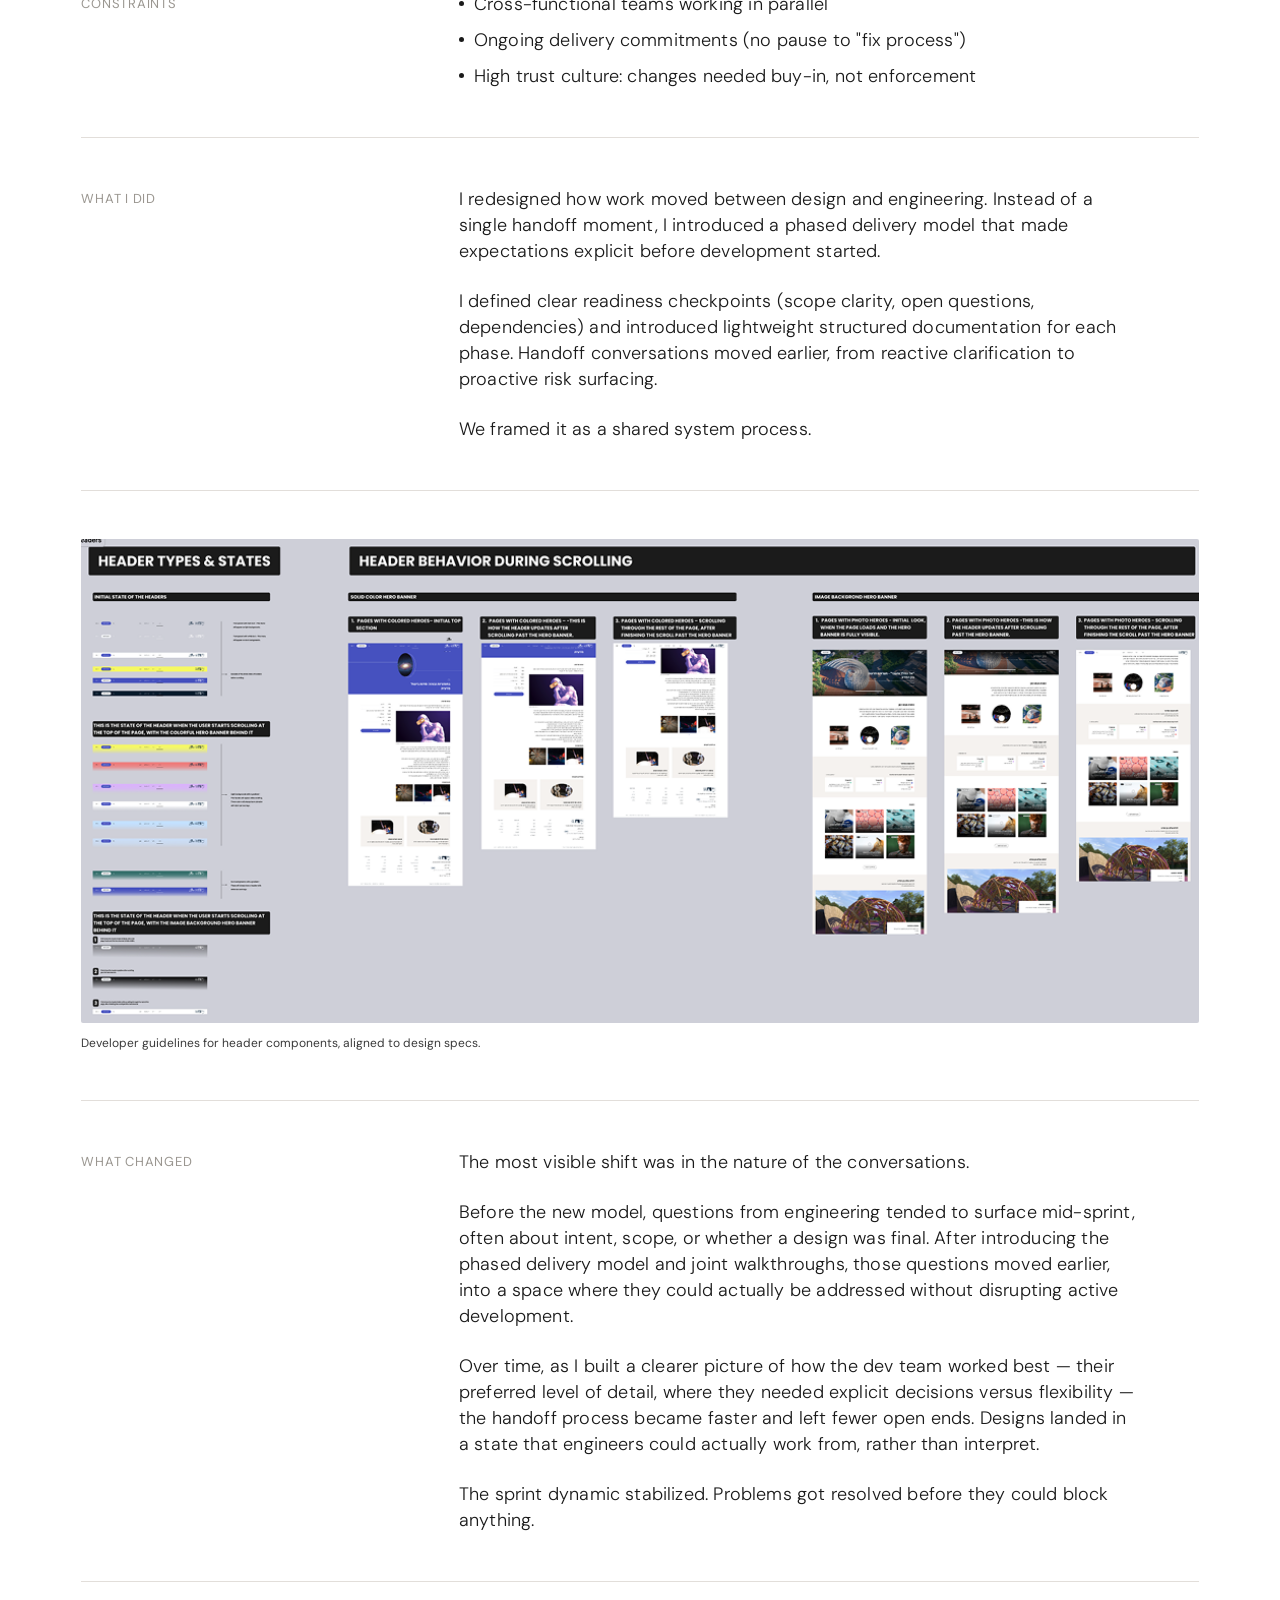
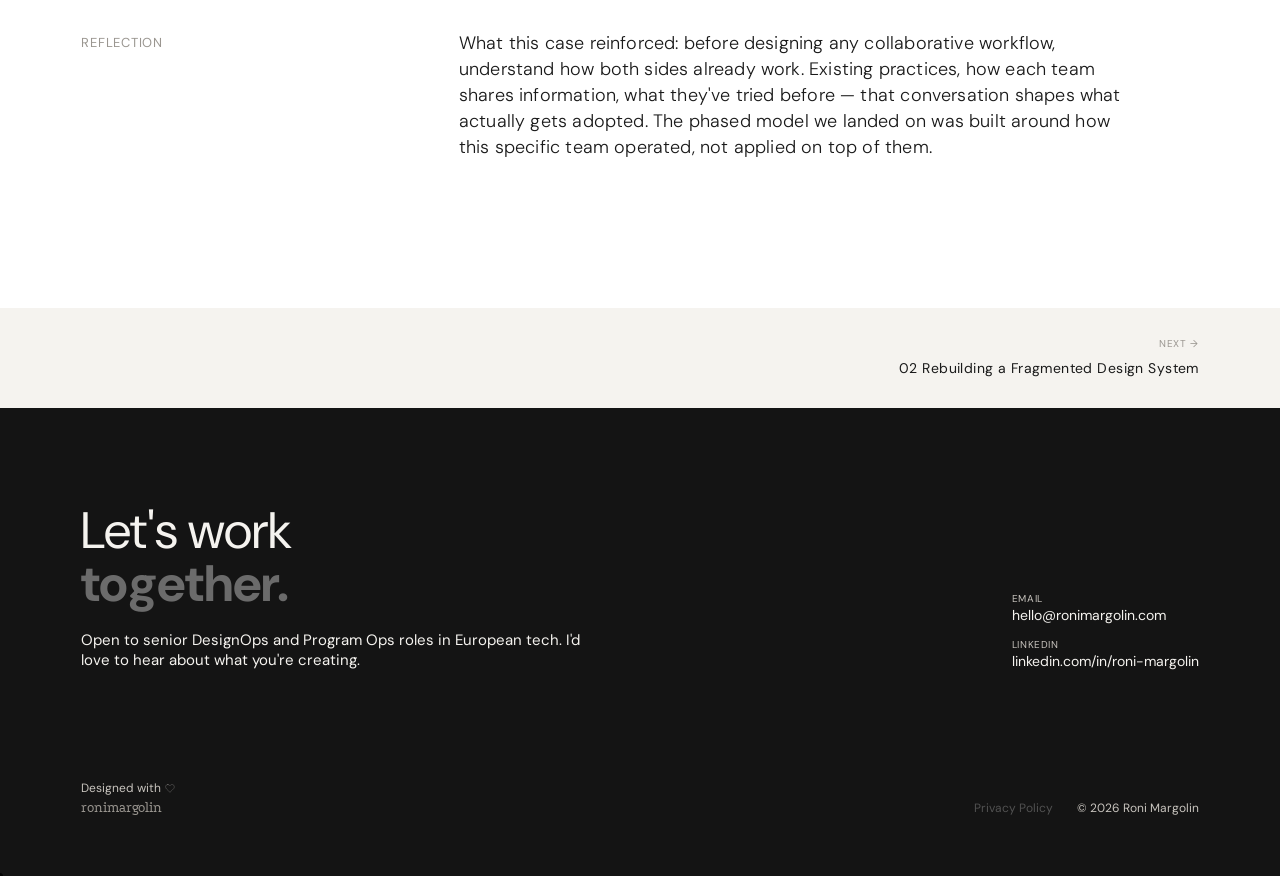
==== commit 8e1396a4: "Add Privacy Policy page + footer links - New datenschutz.html: static GDPR privacy policy in English" ====
--- a/cs1.html
+++ b/cs1.html
@@ -159,7 +159,7 @@
           <span class="footer__credit-line">Designed with <img src="assets/images/heart-outline.svg" alt="love" class="footer__heart" width="10" height="9" aria-hidden="true"></span>
           <span class="footer__credit-wordmark">ronimargolin</span>
         </div>
-        <span class="footer__copyright">© 2026 Roni Margolin</span>
+        <div style="display:flex;align-items:center;gap:1.5rem;"><a href="datenschutz.html" style="font-size:12px;color:var(--dark-stone);text-decoration:none;opacity:0.7;">Privacy Policy</a><span class="footer__copyright">© 2026 Roni Margolin</span></div>
       </div>
     </div>
   </footer>
--- a/style.css
+++ b/style.css
@@ -36,7 +36,7 @@
   --font-body: 'DM Sans', -apple-system, BlinkMacSystemFont, sans-serif;
 
   /* Layout */
-  --max-width:  1100px;
+  --max-width:  1220px;
   --nav-height: 64px;
 }
 
@@ -312,12 +312,25 @@
   align-items: flex-start;
 }
 
+/* About: left column — label + circular photo */
+.about__left {
+  display: flex;
+  flex-direction: column;
+  gap: 40px;
+  width: 280px;
+  flex-shrink: 0;
+}
 .about .section-label {
-  color: var(--dark-soft); /* #C8C4BE — different from light section label */
-  flex-shrink: 0;
-  width: 150px;
-}
-
+  color: var(--dark-soft); /* #C8C4BE */
+}
+.about__photo {
+  width: 270px;
+  height: 270px;
+  border-radius: 50%;
+  object-fit: cover;
+}
+
+/* About: right column — text */
 .about__text {
   display: flex;
   flex-direction: column;
@@ -551,7 +564,7 @@
 .cs-header__meta {
   display: flex;
   flex-direction: row;
-  align-items: center;
+  align-items: flex-end;
   gap: 80px;
   flex-wrap: wrap;
 }
@@ -566,12 +579,14 @@
 }
 .cs-header__title {
   font-family: var(--font-body);
-  font-size: clamp(32px, 5vw, 72px);
-  font-weight: 300;
+  font-size: 72px;
+  font-weight: 200;
   line-height: 117%;
   color: var(--light-ink); /* #1A1A1A */
   flex: 1;
   max-width: 890px;
+  -webkit-font-smoothing: antialiased;
+  font-optical-sizing: none;
 }
 .cs-header__number {
   font-family: var(--font-body);
@@ -922,12 +937,10 @@
   .cs-item { padding: 0 40px; gap: 40px; }
   .cs-item__number { font-size: 64px; width: 120px; }
 
-  /* About: switch to column — keep standard right padding, don't override to 0 */
-  .about .container {
-    flex-direction: column;
-    gap: 32px;
-  }
-  .about .section-label { width: auto; }
+  /* About: switch to column */
+  .about .container { flex-direction: column; gap: 60px; }
+  .about__left { width: 100%; }
+  .about__photo { align-self: center; }
   .about__text { flex: none; max-width: 100%; }
 
   /* Footer: stack main row */
@@ -941,9 +954,10 @@
   .cs-section-label { width: auto; }
   .cs-section__content { max-width: 100%; }
 
-  /* CS header: hide number on tablet */
-  .cs-header__number { display: none; }
-  .cs-header__title-row { gap: 0; }
+  /* CS header: number above title on mobile (Figma spec) */
+  .cs-header__title-row { flex-direction: column; gap: 10px; }
+  .cs-header__number { display: flex; font-size: 48px; font-weight: 100; line-height: 140%; order: -1; }
+  .cs-header__title { font-size: clamp(32px, 6.5vw, 72px); }
 
   /* CS bottom nav: hide pseudo divider */
   .cs-bottom-nav::before { display: none; }
@@ -955,13 +969,18 @@
 
   .hero__intro { font-size: clamp(22px, 6vw, 36px); line-height: 1.35; }
 
-  /* Work cards: number vertically centered to title (Figma: align-self stretch + flex center) */
-  .cs-item { padding: 28px 20px; gap: 16px; min-height: auto; align-items: flex-start; }
-  .cs-item__number { font-size: 48px; width: 80px; align-self: stretch; display: flex; align-items: center; justify-content: center; padding-top: 0; }
-  .cs-item__title { font-size: 18px; }
-
-  /* CS header metadata: reduce gap between Company and Timeline */
-  .cs-header__meta { gap: 24px; }
+  /* Work cards: Figma mobile spec */
+  .cs-list { gap: 30px; }
+  .cs-item { display: flex; flex-direction: row; align-items: flex-start; padding: 0 20px; gap: 16px; min-height: auto; }
+  .cs-item__number { width: 80px; height: 165px; font-size: 48px; display: flex; justify-content: center; align-items: center; padding: 30px 0; box-sizing: border-box; flex-shrink: 0; }
+  .cs-item__content { display: flex; flex-direction: column; justify-content: center; align-self: stretch; gap: 24px; flex: 1; }
+  .cs-item__meta { display: flex; flex-direction: column; gap: 10px; }
+  .cs-item__title { font-size: 24px; margin: 0; }
+  .cs-item__subtitle { margin: 0; }
+  .cs-item__tags { display: flex; flex-wrap: wrap; gap: 6px; }
+
+  /* CS header metadata: stacked column on mobile (Company → Timeline) */
+  .cs-header__meta { flex-direction: column; gap: 16px; align-items: flex-start; }
 
   /* CS back link: less whitespace on mobile */
   .cs-back .container { padding-top: 28px; padding-bottom: 28px; }
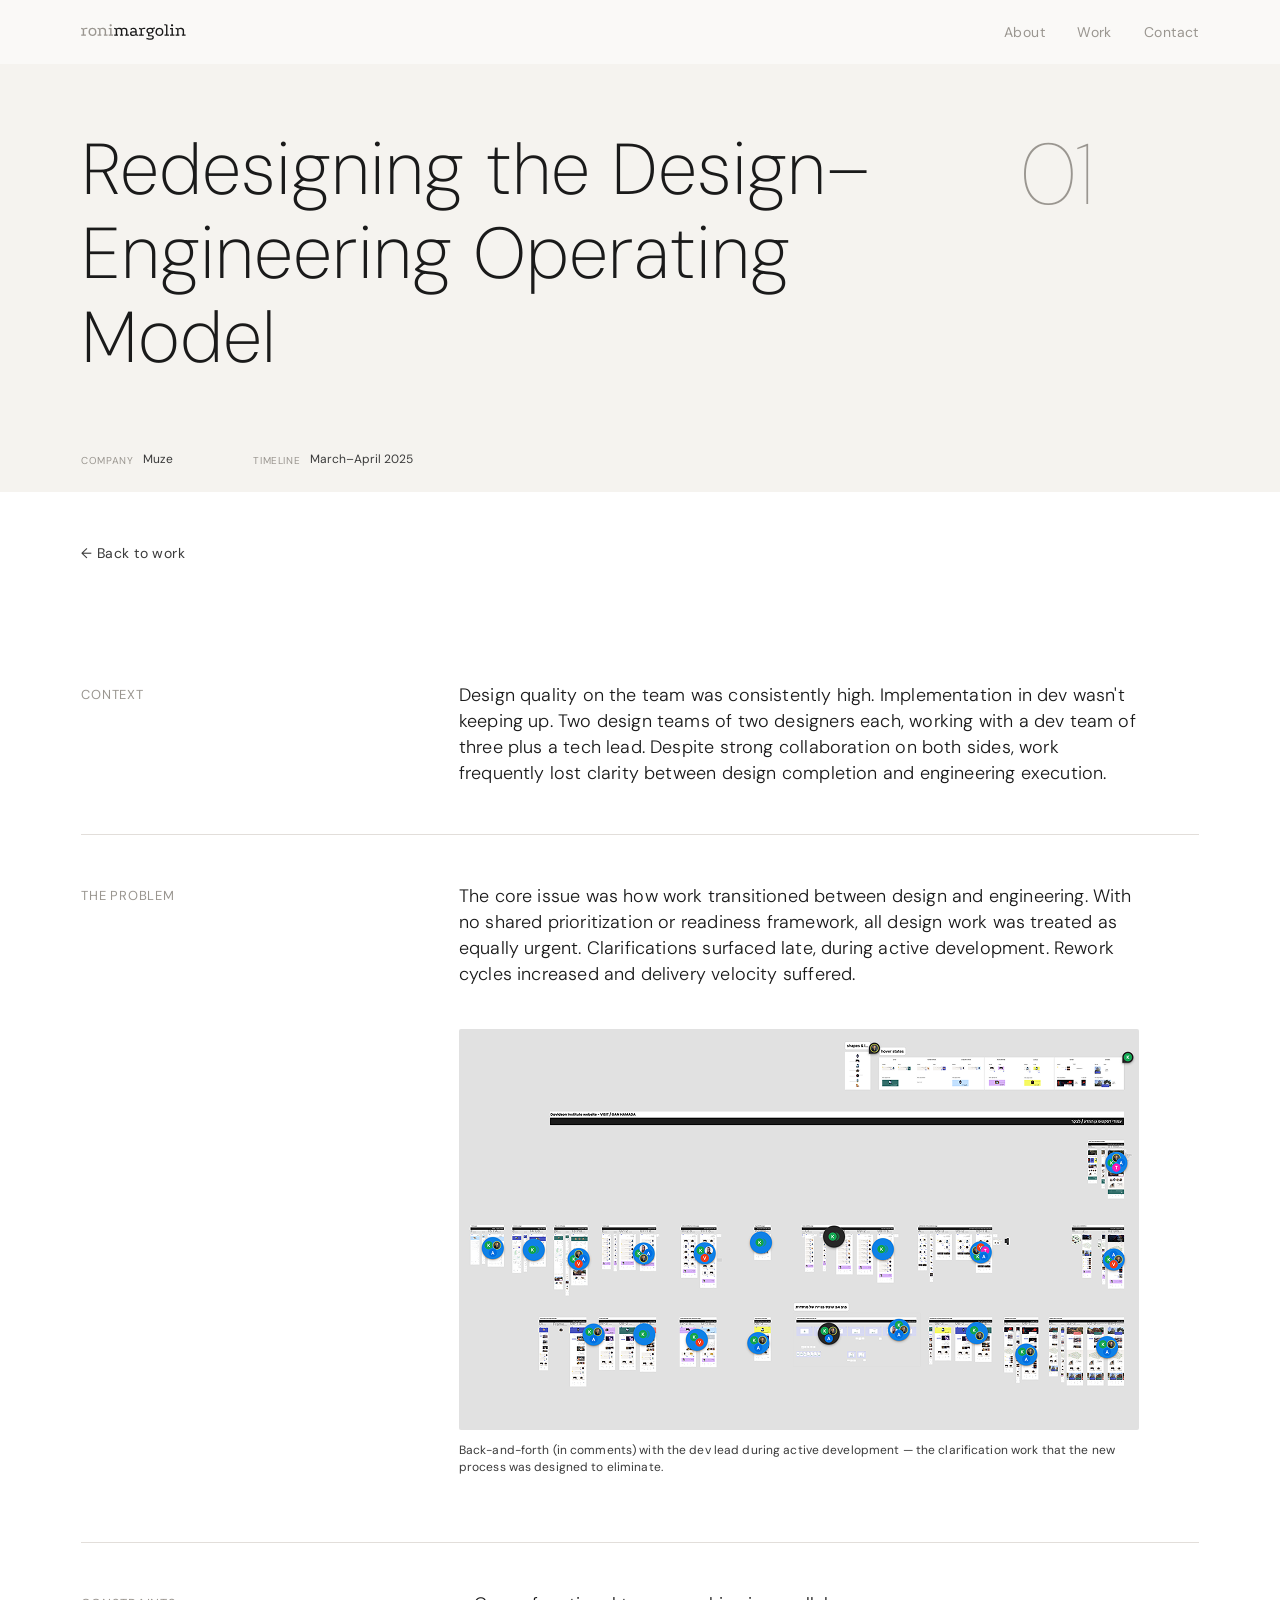
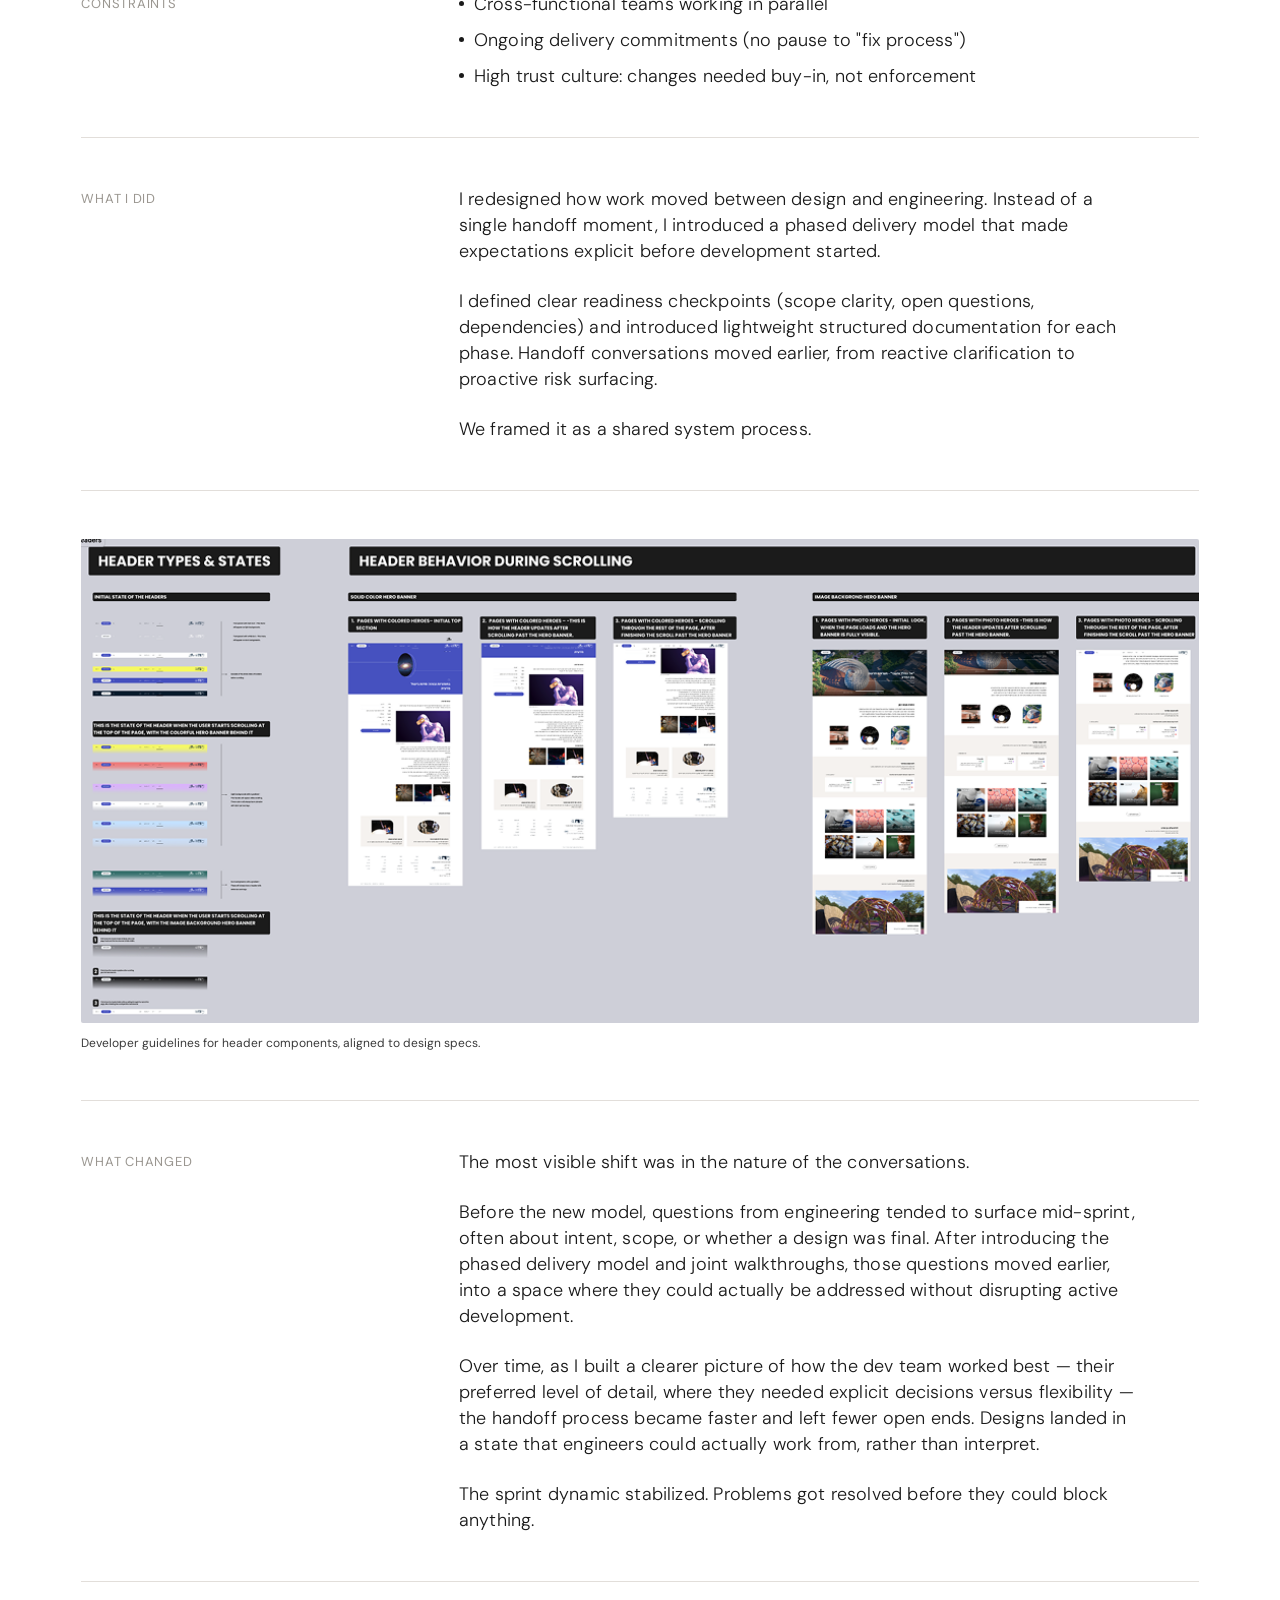
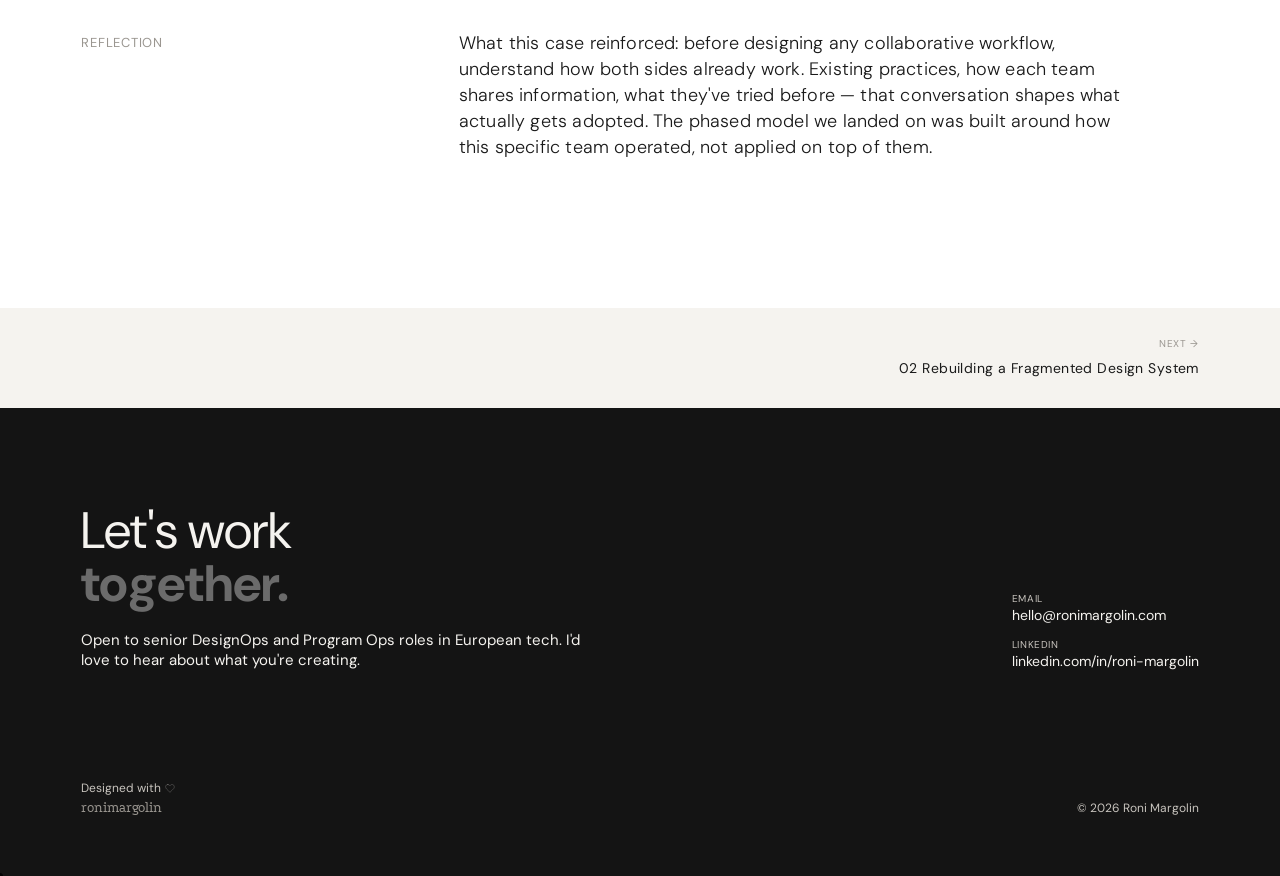
==== commit 8683fae2: "Add favicon fallbacks (ico, 16px, apple-touch) across all pages Browsers and iOS fall back to /favic" ====
--- a/cs1.html
+++ b/cs1.html
@@ -5,6 +5,11 @@
   <meta name="viewport" content="width=device-width, initial-scale=1.0">
   <meta name="description" content="Redesigning the Design–Engineering Operating Model — Roni Margolin">
   <title>CS 01 — Redesigning the Design–Engineering Operating Model · Roni Margolin</title>
+  <link rel="icon" href="favicon.ico" sizes="any">
+  <link rel="icon" type="image/svg+xml" href="favicon.svg">
+  <link rel="icon" type="image/png" sizes="32x32" href="favicon-32x32.png">
+  <link rel="icon" type="image/png" sizes="16x16" href="favicon-16x16.png">
+  <link rel="apple-touch-icon" href="apple-touch-icon.png">
   <link rel="preconnect" href="https://fonts.googleapis.com">
   <link rel="preconnect" href="https://fonts.gstatic.com" crossorigin>
   <link href="https://fonts.googleapis.com/css2?family=DM+Sans:opsz,wght@9..40,100..700&display=swap" rel="stylesheet">
@@ -159,7 +164,7 @@
           <span class="footer__credit-line">Designed with <img src="assets/images/heart-outline.svg" alt="love" class="footer__heart" width="10" height="9" aria-hidden="true"></span>
           <span class="footer__credit-wordmark">ronimargolin</span>
         </div>
-        <div style="display:flex;align-items:center;gap:1.5rem;"><a href="datenschutz.html" style="font-size:12px;color:var(--dark-stone);text-decoration:none;opacity:0.7;">Privacy Policy</a><span class="footer__copyright">© 2026 Roni Margolin</span></div>
+        <span class="footer__copyright">© 2026 Roni Margolin</span>
       </div>
     </div>
   </footer>
